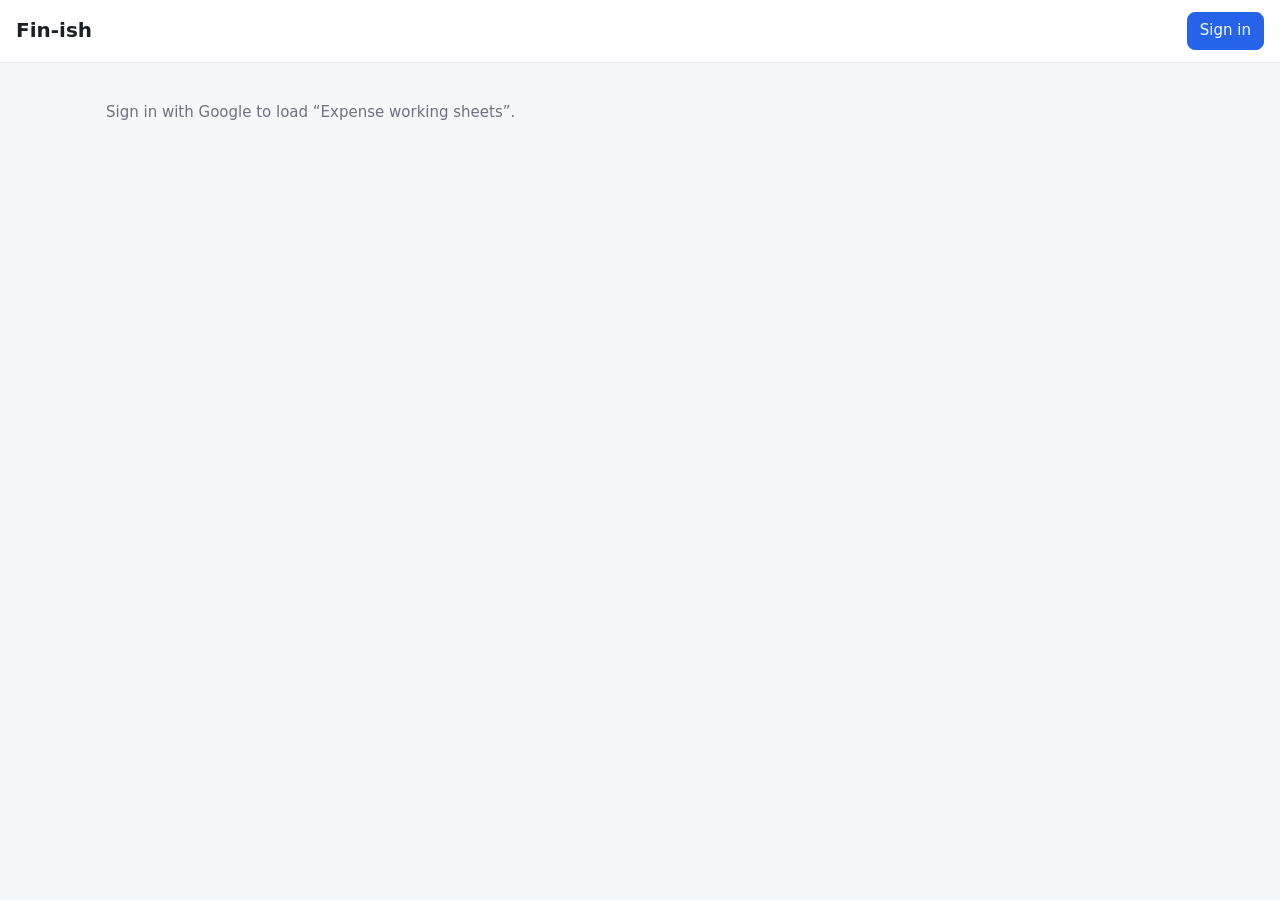
==== index.html @ 6d28a909 "Publish dashboard" ====
<!doctype html>
<html lang="en">
<head>
  <meta charset="utf-8">
  <meta name="viewport" content="width=device-width, initial-scale=1">
  <title>Fin-ish</title>
  <link rel="stylesheet" href="styles.css">
</head>
<body>
  <header class="topbar">
    <h1>Fin-ish</h1>
    <div class="filters" id="filters" hidden>
      <select id="period" aria-label="Period"></select>
    </div>
    <div class="topbar-actions">
      <button id="reload" hidden>Reload</button>
      <button id="connect" class="primary">Sign in</button>
    </div>
  </header>

  <main>
    <p id="status" class="empty">Sign in with Google to load “Expense working sheets”.</p>

    <div id="dash" hidden>
      <section class="cards">
        <div class="card"><span>Income</span><strong id="sum-income">–</strong><small id="sub-income"></small></div>
        <div class="card"><span>Expenses</span><strong id="sum-expense">–</strong><small id="sub-expense"></small></div>
        <div class="card"><span>Net</span><strong id="sum-net">–</strong><small id="sub-net"></small></div>
        <div class="card"><span>Savings rate</span><strong id="sum-rate">–</strong><small>net ÷ income</small></div>
        <div class="card"><span>Invested</span><strong id="sum-invest">–</strong><small>not counted as expense</small></div>
      </section>

      <p id="warn" class="warn" hidden></p>
      <p id="coverage" class="coverage" hidden></p>

      <section class="panel">
        <div class="panel-head">
          <h2>Income vs expenses by month</h2>
          <div class="legend">
            <span><i class="sw sw-income"></i>Income</span>
            <span><i class="sw sw-expense"></i>Expenses</span>
          </div>
        </div>
        <div id="monthly" class="chart"></div>
      </section>

      <section class="panel">
        <div class="panel-head">
          <h2>Sources <small class="muted">rows per channel and month — untick to exclude</small></h2>
          <div class="tx-tools">
            <button id="sources-all" class="chip">All</button>
            <button id="sources-none" class="chip">None</button>
          </div>
        </div>
        <div id="sources" class="table-wrap sources"></div>
      </section>

      <div class="grid">
        <section class="panel">
          <div class="panel-head">
            <h2>Expenses by category</h2>
            <small class="muted">click a bar to filter</small>
          </div>
          <div id="by-expense"></div>
        </section>
        <section class="panel">
          <div class="panel-head">
            <h2>Income by category</h2>
          </div>
          <div id="by-income"></div>
        </section>
      </div>

      <section class="panel">
        <div class="panel-head">
          <h2>Transactions <small id="tx-count" class="muted"></small></h2>
          <div class="tx-tools">
            <button id="clear-cat" class="chip" hidden></button>
            <label class="check"><input type="checkbox" id="hide-transfer" checked> Hide transfers</label>
            <input type="search" id="search" placeholder="Search name, category, remark">
          </div>
        </div>
        <div class="table-wrap">
          <table id="tx-table">
            <thead><tr><th>Date</th><th>Name</th><th>Category</th><th>Channel</th><th class="num">In</th><th class="num">Out</th></tr></thead>
            <tbody></tbody>
          </table>
        </div>
      </section>
    </div>
  </main>

  <div id="tip" class="tip" hidden></div>

  <script src="https://accounts.google.com/gsi/client" async defer></script>
  <script src="config.js"></script>
  <script src="sheets.js"></script>
  <script src="app.js"></script>
</body>
</html>
---- styles.css ----
:root {
  --bg: #f6f7f9;
  --surface: #ffffff;
  --text: #1c1f24;
  --muted: #6b7280;
  --border: #e3e6ea;
  --grid: #eceef1;
  --accent: #2563eb;
  --neg: #dc2626;
  --warn: #b45309;
  --track: #eef0f3;
  --pos-dot: #16a34a;
  /* chart series: validated categorical slots 1 and 2 */
  --income: #2a78d6;
  --expense: #eb6834;
}

@media (prefers-color-scheme: dark) {
  :root {
    --bg: #111317;
    --surface: #1a1d22;
    --text: #e7e9ec;
    --muted: #9aa1ab;
    --border: #2a2e35;
    --grid: #252930;
    --accent: #60a5fa;
    --neg: #f87171;
    --warn: #fbbf24;
    --track: #262a31;
    --pos-dot: #4ade80;
    --income: #3987e5;
    --expense: #d95926;
  }
}

* { box-sizing: border-box; }

body {
  margin: 0;
  background: var(--bg);
  color: var(--text);
  font: 15px/1.45 system-ui, -apple-system, "Segoe UI", sans-serif;
}

button, input, select { font: inherit; color: inherit; }

input, select {
  padding: 7px 10px;
  border: 1px solid var(--border);
  border-radius: 8px;
  background: var(--bg);
}

button {
  padding: 7px 12px;
  border: 1px solid var(--border);
  border-radius: 8px;
  background: var(--surface);
  cursor: pointer;
}
button:hover { border-color: var(--muted); }
button.primary { background: var(--accent); border-color: var(--accent); color: #fff; }

.muted { color: var(--muted); }
.neg { color: var(--neg); }
.empty { color: var(--muted); padding: 8px 0; }
[hidden] { display: none !important; }

.topbar {
  display: flex;
  flex-wrap: wrap;
  align-items: center;
  gap: 12px;
  padding: 12px 16px;
  background: var(--surface);
  border-bottom: 1px solid var(--border);
  position: sticky;
  top: 0;
  z-index: 5;
}
.topbar h1 { margin: 0; font-size: 20px; }
.filters { display: flex; gap: 8px; flex-wrap: wrap; }
.topbar-actions { display: flex; gap: 6px; margin-left: auto; }

main { max-width: 1100px; margin: 0 auto; padding: 16px; display: grid; gap: 16px; }
#dash { display: grid; gap: 16px; }

.cards { display: grid; grid-template-columns: repeat(auto-fit, minmax(170px, 1fr)); gap: 12px; }
.card {
  background: var(--surface);
  border: 1px solid var(--border);
  border-radius: 12px;
  padding: 14px 16px;
  display: grid;
  gap: 2px;
}
.card span { color: var(--muted); font-size: 13px; }
.card strong { font-size: 22px; font-variant-numeric: tabular-nums; }
.card small { color: var(--muted); font-size: 12px; min-height: 1em; }

.warn { margin: 0; color: var(--warn); }
.coverage { margin: 0; display: flex; flex-wrap: wrap; align-items: center; gap: 6px 8px; font-size: 13px; }
.tag-warn { color: var(--warn); box-shadow: inset 0 0 0 1px currentColor; background: none; }

.grid { display: grid; grid-template-columns: 1fr 1fr; gap: 16px; }
@media (max-width: 760px) { .grid { grid-template-columns: 1fr; } }

.panel {
  background: var(--surface);
  border: 1px solid var(--border);
  border-radius: 12px;
  padding: 16px;
  min-width: 0;
}
.panel h2 { margin: 0 0 12px; font-size: 16px; }
.panel-head { display: flex; flex-wrap: wrap; align-items: center; justify-content: space-between; gap: 8px 12px; margin-bottom: 12px; }
.panel-head h2 { margin: 0; }
.panel-head small { font-weight: normal; }

/* legend + swatches */
.legend { display: flex; gap: 14px; font-size: 13px; color: var(--muted); }
.legend span { display: inline-flex; align-items: center; gap: 6px; }
.sw { display: inline-block; width: 10px; height: 10px; border-radius: 3px; }
.sw-income { background: var(--income); }
.sw-expense { background: var(--expense); }

/* monthly chart */
.chart { width: 100%; overflow: hidden; }
.chart svg { display: block; }
.grid-line { stroke: var(--grid); stroke-width: 1; }
.grid-line.zero { stroke: var(--border); }
.axis { fill: var(--muted); font-size: 11px; font-variant-numeric: tabular-nums; }
.partial { fill: var(--warn); font-size: 11px; }
.bar-income { fill: var(--income); }
.bar-expense { fill: var(--expense); }
.month { cursor: pointer; }
.month .hit { fill: transparent; }
.month:hover .hit { fill: var(--track); opacity: .6; }
.month.dim path { opacity: .3; }

/* category bars */
.cat-row {
  display: grid;
  gap: 4px;
  width: 100%;
  padding: 6px 8px;
  margin: 0 -8px 4px;
  width: calc(100% + 16px);
  border: 0;
  border-radius: 8px;
  background: none;
  text-align: left;
}
.cat-row:hover { background: var(--track); }
.cat-row.active { background: var(--track); box-shadow: inset 0 0 0 1px var(--border); }
.cat-row .line { display: flex; justify-content: space-between; gap: 8px; font-size: 14px; }
.cat-row .line span:last-child { font-variant-numeric: tabular-nums; }
.cat-row .line small { color: var(--muted); display: inline-block; min-width: 3ch; text-align: right; }
.bar { display: block; height: 8px; background: var(--track); border-radius: 4px; overflow: hidden; }
.bar > span { display: block; height: 100%; border-radius: 0 4px 4px 0; }
.fill-income { background: var(--income); }
.fill-expense { background: var(--expense); }

/* sources grid */
.sources table { font-size: 13px; }
.sources th, .sources td { border-bottom: 1px solid var(--border); padding: 6px 8px; }
.sources thead th { text-align: center; }
.sources th.m { cursor: pointer; }
.sources th.m:hover { color: var(--text); }
.sources tbody th { text-align: left; font-weight: normal; white-space: nowrap; }
.sources label { display: flex; align-items: center; gap: 8px; cursor: pointer; }
.sources label small { display: block; color: var(--muted); font-size: 11px; }
.sources td { text-align: center; font-variant-numeric: tabular-nums; min-width: 52px; }
.sources td.has { color: var(--text); }
.sources td.has::before { content: ""; display: inline-block; width: 6px; height: 6px; margin-right: 6px; border-radius: 50%; background: var(--pos-dot); vertical-align: middle; }
.sources td.miss { color: var(--warn); font-weight: 600; }
.sources td.quiet { color: var(--muted); }
.sources .sel { background: var(--track); }
.sources tr.off td, .sources tr.off label span { opacity: .4; }
.sources tr.unused td, .sources tr.unused label { opacity: .45; cursor: default; }

/* transactions */
.tx-tools { display: flex; flex-wrap: wrap; align-items: center; gap: 8px 12px; }
.tx-tools input[type="search"] { width: 240px; max-width: 100%; }
.check { display: inline-flex; align-items: center; gap: 6px; font-size: 13px; color: var(--muted); }
.chip { padding: 3px 10px; border-radius: 999px; font-size: 13px; background: var(--track); }

.table-wrap { overflow-x: auto; }
table { width: 100%; border-collapse: collapse; font-size: 14px; }
th { text-align: left; font-weight: 600; font-size: 12px; color: var(--muted); padding: 6px 8px; border-bottom: 1px solid var(--border); }
td { padding: 8px; border-bottom: 1px solid var(--border); vertical-align: top; }
td small { display: block; color: var(--muted); font-size: 12px; }
td.date { white-space: nowrap; color: var(--muted); font-variant-numeric: tabular-nums; }
.num { text-align: right; white-space: nowrap; font-variant-numeric: tabular-nums; }
.tag { font-size: 12px; padding: 2px 8px; border-radius: 999px; background: var(--track); white-space: nowrap; }
tr.k-transfer td { color: var(--muted); }
tr.k-unknown .tag { color: var(--warn); }

/* tooltip */
.tip {
  position: fixed;
  z-index: 10;
  pointer-events: none;
  min-width: 170px;
  padding: 8px 10px;
  background: var(--surface);
  border: 1px solid var(--border);
  border-radius: 8px;
  box-shadow: 0 4px 16px rgba(0, 0, 0, .12);
  font-size: 13px;
}
.tip b { display: block; margin-bottom: 4px; }
.tip div { display: flex; align-items: center; gap: 6px; }
.tip span { margin-left: auto; font-variant-numeric: tabular-nums; }
.tip-warn { margin-top: 4px; color: var(--warn); }
.tip-net { margin-top: 4px; padding-top: 4px; border-top: 1px solid var(--border); font-weight: 600; }

pre { overflow: auto; font-size: 12px; }
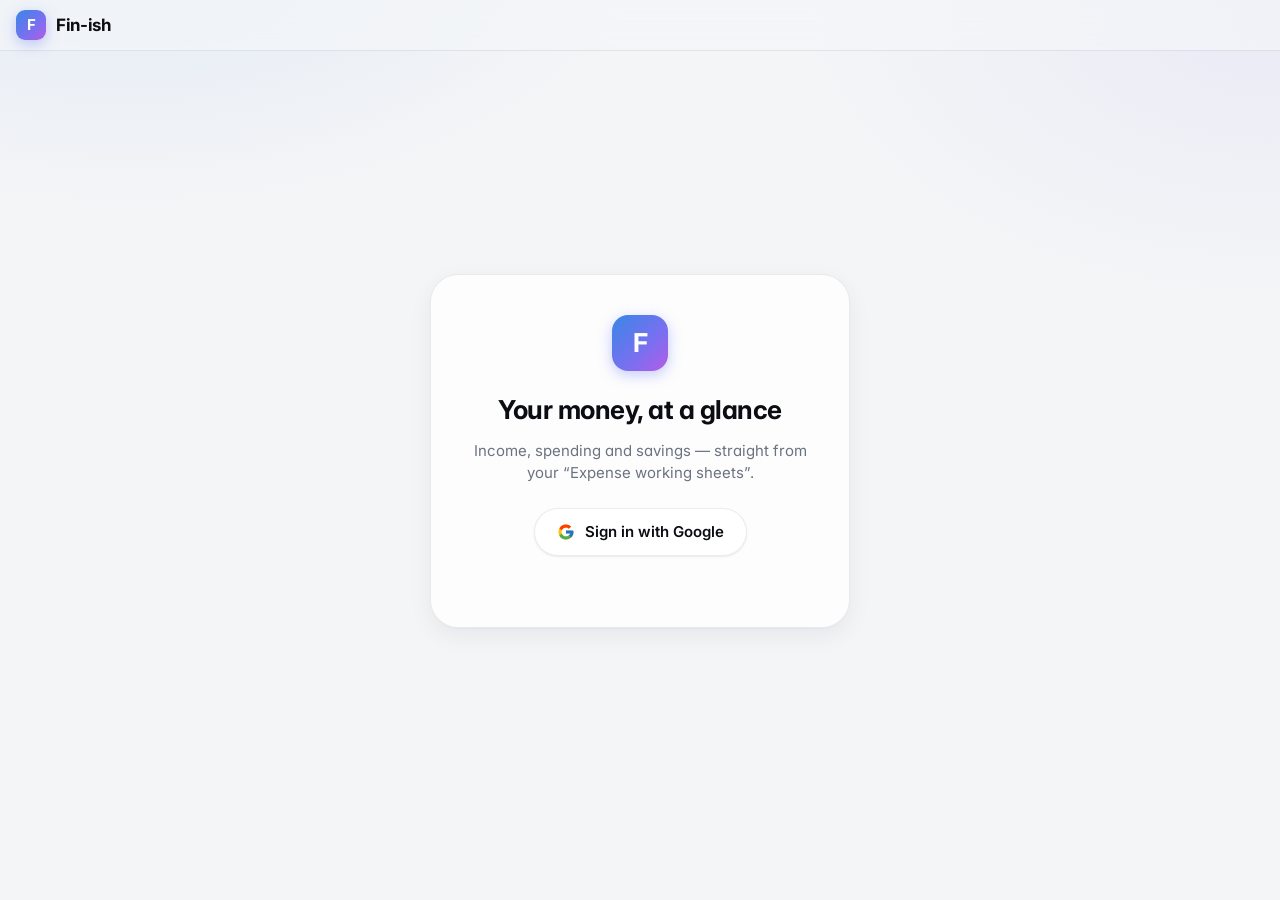
==== commit e34184c1: "Redesign: glass UI, hero, month pills, grouped transactions" ====
--- a/index.html
+++ b/index.html
@@ -2,40 +2,100 @@
 <html lang="en">
 <head>
   <meta charset="utf-8">
-  <meta name="viewport" content="width=device-width, initial-scale=1">
+  <meta name="viewport" content="width=device-width, initial-scale=1, viewport-fit=cover">
+  <meta name="theme-color" content="#08090c" media="(prefers-color-scheme: dark)">
+  <meta name="theme-color" content="#f4f5f7" media="(prefers-color-scheme: light)">
+  <meta name="apple-mobile-web-app-capable" content="yes">
+  <meta name="apple-mobile-web-app-title" content="Fin-ish">
   <title>Fin-ish</title>
+  <link rel="preconnect" href="https://fonts.googleapis.com">
+  <link rel="preconnect" href="https://fonts.gstatic.com" crossorigin>
+  <link rel="stylesheet" href="https://fonts.googleapis.com/css2?family=Inter:wght@400;500;600;700&family=IBM+Plex+Sans+Thai:wght@400;500;600&display=swap">
   <link rel="stylesheet" href="styles.css">
 </head>
 <body>
   <header class="topbar">
-    <h1>Fin-ish</h1>
-    <div class="filters" id="filters" hidden>
-      <select id="period" aria-label="Period"></select>
+    <div class="brand">
+      <span class="logo" aria-hidden="true">F</span>
+      <span class="brand-name">Fin-ish</span>
     </div>
+    <nav id="periods" class="periods" aria-label="Period" hidden></nav>
     <div class="topbar-actions">
-      <button id="reload" hidden>Reload</button>
-      <button id="connect" class="primary">Sign in</button>
+      <button id="reload" class="icon-btn" title="Reload from Google Sheets" aria-label="Reload" hidden>
+        <svg viewBox="0 0 24 24" width="18" height="18" aria-hidden="true"><path d="M20 12a8 8 0 1 1-2.34-5.66M20 4v5h-5" fill="none" stroke="currentColor" stroke-width="2" stroke-linecap="round" stroke-linejoin="round"/></svg>
+      </button>
     </div>
   </header>
 
   <main>
-    <p id="status" class="empty">Sign in with Google to load “Expense working sheets”.</p>
+    <section id="signin" class="signin">
+      <div class="signin-card">
+        <span class="logo logo-lg" aria-hidden="true">F</span>
+        <h1>Your money, at a glance</h1>
+        <p class="muted">Income, spending and savings — straight from your “Expense working sheets”.</p>
+        <button id="connect" class="google-btn">
+          <svg viewBox="0 0 48 48" width="18" height="18" aria-hidden="true"><path fill="#FFC107" d="M43.6 20.5H42V20H24v8h11.3C33.7 32.7 29.2 36 24 36c-6.6 0-12-5.4-12-12s5.4-12 12-12c3.1 0 5.8 1.2 7.9 3.1l5.7-5.7C34 6.1 29.3 4 24 4 12.9 4 4 12.9 4 24s8.9 20 20 20 20-8.9 20-20c0-1.3-.1-2.4-.4-3.5z"/><path fill="#FF3D00" d="M6.3 14.7l6.6 4.8C14.7 15.1 19 12 24 12c3.1 0 5.8 1.200 7.9 3.1l5.7-5.7C34 6.1 29.3 4 24 4 16.3 4 9.7 8.3 6.3 14.7z"/><path fill="#4CAF50" d="M24 44c5.2 0 9.9-2 13.4-5.2l-6.2-5.2c-2 1.5-4.5 2.4-7.2 2.4-5.2 0-9.6-3.3-11.3-8l-6.5 5C9.5 39.6 16.2 44 24 44z"/><path fill="#1976D2" d="M43.6 20.5H42V20H24v8h11.3c-.8 2.2-2.2 4.2-4.1 5.6l6.2 5.2C37 39.2 44 34 44 24c0-1.3-.1-2.4-.4-3.5z"/></svg>
+          Sign in with Google
+        </button>
+        <p id="status" class="status muted"></p>
+      </div>
+    </section>
 
-    <div id="dash" hidden>
-      <section class="cards">
-        <div class="card"><span>Income</span><strong id="sum-income">–</strong><small id="sub-income"></small></div>
-        <div class="card"><span>Expenses</span><strong id="sum-expense">–</strong><small id="sub-expense"></small></div>
-        <div class="card"><span>Net</span><strong id="sum-net">–</strong><small id="sub-net"></small></div>
-        <div class="card"><span>Savings rate</span><strong id="sum-rate">–</strong><small>net ÷ income</small></div>
-        <div class="card"><span>Invested</span><strong id="sum-invest">–</strong><small>not counted as expense</small></div>
+    <div id="dash" class="dash" hidden>
+      <!-- overview -->
+      <section class="bento">
+        <article class="card hero">
+          <div class="hero-main">
+            <span class="eyebrow" id="hero-label">Net</span>
+            <strong id="sum-net" class="hero-num">–</strong>
+            <span id="sub-net" class="sub"></span>
+            <div id="spark" class="spark" aria-hidden="true"></div>
+          </div>
+          <div class="hero-side">
+            <div class="ring" id="ring"></div>
+            <span class="eyebrow">Savings rate</span>
+            <div class="invest">
+              <span class="eyebrow">Invested</span>
+              <strong id="sum-invest">–</strong>
+            </div>
+          </div>
+        </article>
+
+        <article class="card stat">
+          <div class="stat-head">
+            <span class="badge badge-in" aria-hidden="true">
+              <svg viewBox="0 0 24 24" width="16" height="16"><path d="M12 19V5M5 12l7-7 7 7" fill="none" stroke="currentColor" stroke-width="2.2" stroke-linecap="round" stroke-linejoin="round"/></svg>
+            </span>
+            <span class="eyebrow">Income</span>
+          </div>
+          <strong id="sum-income" class="stat-num">–</strong>
+          <span id="sub-income" class="sub"></span>
+        </article>
+
+        <article class="card stat">
+          <div class="stat-head">
+            <span class="badge badge-out" aria-hidden="true">
+              <svg viewBox="0 0 24 24" width="16" height="16"><path d="M12 5v14M19 12l-7 7-7-7" fill="none" stroke="currentColor" stroke-width="2.2" stroke-linecap="round" stroke-linejoin="round"/></svg>
+            </span>
+            <span class="eyebrow">Expenses</span>
+          </div>
+          <strong id="sum-expense" class="stat-num">–</strong>
+          <span id="sub-expense" class="sub"></span>
+        </article>
       </section>
 
-      <p id="warn" class="warn" hidden></p>
-      <p id="coverage" class="coverage" hidden></p>
+      <div class="alerts">
+        <p id="warn" class="alert" hidden></p>
+        <p id="coverage" class="alert" hidden></p>
+      </div>
 
-      <section class="panel">
-        <div class="panel-head">
-          <h2>Income vs expenses by month</h2>
+      <!-- cash flow -->
+      <section class="card">
+        <div class="card-head">
+          <div>
+            <h2>Cash flow</h2>
+            <p class="muted small">Tap a month to focus it</p>
+          </div>
           <div class="legend">
             <span><i class="sw sw-income"></i>Income</span>
             <span><i class="sw sw-expense"></i>Expenses</span>
@@ -44,48 +104,59 @@
         <div id="monthly" class="chart"></div>
       </section>
 
-      <section class="panel">
-        <div class="panel-head">
-          <h2>Sources <small class="muted">rows per channel and month — untick to exclude</small></h2>
-          <div class="tx-tools">
+      <!-- categories -->
+      <div class="two-col">
+        <section class="card">
+          <div class="card-head">
+            <h2>Spending</h2>
+            <span class="muted small">tap to filter</span>
+          </div>
+          <div id="by-expense" class="cats"></div>
+        </section>
+        <section class="card">
+          <div class="card-head">
+            <h2>Income</h2>
+            <span class="muted small">tap to filter</span>
+          </div>
+          <div id="by-income" class="cats"></div>
+        </section>
+      </div>
+
+      <!-- transactions -->
+      <section class="card">
+        <div class="card-head wrap">
+          <h2>Transactions <span id="tx-count" class="count"></span></h2>
+          <div class="tools">
+            <button id="clear-cat" class="chip chip-active" hidden></button>
+            <label class="switch">
+              <input type="checkbox" id="hide-transfer" checked>
+              <span class="track" aria-hidden="true"></span>
+              <span>Hide transfers</span>
+            </label>
+            <label class="search">
+              <svg viewBox="0 0 24 24" width="16" height="16" aria-hidden="true"><circle cx="11" cy="11" r="7" fill="none" stroke="currentColor" stroke-width="2"/><path d="M20 20l-3.5-3.5" stroke="currentColor" stroke-width="2" stroke-linecap="round"/></svg>
+              <input type="search" id="search" placeholder="Search" aria-label="Search transactions">
+            </label>
+          </div>
+        </div>
+        <div id="tx-list" class="tx-list"></div>
+        <button id="more" class="more" hidden>Show more</button>
+      </section>
+
+      <!-- data sources -->
+      <section class="card">
+        <div class="card-head">
+          <button id="sources-toggle" class="collapse" aria-expanded="true" aria-controls="sources">
+            <svg class="chev" viewBox="0 0 16 16" width="16" height="16" aria-hidden="true"><path d="M4 6l4 4 4-4" fill="none" stroke="currentColor" stroke-width="2" stroke-linecap="round" stroke-linejoin="round"/></svg>
+            <h2>Data sources</h2>
+            <small id="sources-summary" class="muted"></small>
+          </button>
+          <div class="tools" id="sources-tools">
             <button id="sources-all" class="chip">All</button>
             <button id="sources-none" class="chip">None</button>
           </div>
         </div>
-        <div id="sources" class="table-wrap sources"></div>
-      </section>
-
-      <div class="grid">
-        <section class="panel">
-          <div class="panel-head">
-            <h2>Expenses by category</h2>
-            <small class="muted">click a bar to filter</small>
-          </div>
-          <div id="by-expense"></div>
-        </section>
-        <section class="panel">
-          <div class="panel-head">
-            <h2>Income by category</h2>
-          </div>
-          <div id="by-income"></div>
-        </section>
-      </div>
-
-      <section class="panel">
-        <div class="panel-head">
-          <h2>Transactions <small id="tx-count" class="muted"></small></h2>
-          <div class="tx-tools">
-            <button id="clear-cat" class="chip" hidden></button>
-            <label class="check"><input type="checkbox" id="hide-transfer" checked> Hide transfers</label>
-            <input type="search" id="search" placeholder="Search name, category, remark">
-          </div>
-        </div>
-        <div class="table-wrap">
-          <table id="tx-table">
-            <thead><tr><th>Date</th><th>Name</th><th>Category</th><th>Channel</th><th class="num">In</th><th class="num">Out</th></tr></thead>
-            <tbody></tbody>
-          </table>
-        </div>
+        <div id="sources" class="sources"></div>
       </section>
     </div>
   </main>
--- a/styles.css
+++ b/styles.css
@@ -1,218 +1,545 @@
+/* Fin-ish — dark-first glass UI, light mode follows the OS. */
+
 :root {
-  --bg: #f6f7f9;
-  --surface: #ffffff;
-  --text: #1c1f24;
+  color-scheme: light;
+  --bg: #f4f5f7;
+  --bg-glow-1: rgba(57, 135, 229, .10);
+  --bg-glow-2: rgba(144, 133, 233, .10);
+  --surface: rgba(255, 255, 255, .78);
+  --surface-solid: #ffffff;
+  --seg-on: #ffffff;
+  --surface-2: rgba(15, 23, 42, .04);
+  --hairline: rgba(15, 23, 42, .08);
+  --text: #0b0d12;
   --muted: #6b7280;
-  --border: #e3e6ea;
-  --grid: #eceef1;
-  --accent: #2563eb;
+  --faint: #9aa1ad;
+  --shadow: 0 1px 2px rgba(15, 23, 42, .04), 0 8px 24px rgba(15, 23, 42, .06);
+  --grid: rgba(15, 23, 42, .06);
+  --pos: #16a34a;
   --neg: #dc2626;
   --warn: #b45309;
-  --track: #eef0f3;
-  --pos-dot: #16a34a;
+  --warn-bg: rgba(217, 119, 6, .10);
   /* chart series: validated categorical slots 1 and 2 */
   --income: #2a78d6;
   --expense: #eb6834;
+  --accent: #2a78d6;
+  --hero-a: rgba(42, 120, 214, .14);
+  --hero-b: rgba(74, 58, 167, .10);
+  --radius: 22px;
+  --radius-sm: 14px;
 }
 
 @media (prefers-color-scheme: dark) {
   :root {
-    --bg: #111317;
-    --surface: #1a1d22;
-    --text: #e7e9ec;
-    --muted: #9aa1ab;
-    --border: #2a2e35;
-    --grid: #252930;
-    --accent: #60a5fa;
-    --neg: #f87171;
+    color-scheme: dark;
+    --bg: #08090c;
+    --bg-glow-1: rgba(57, 135, 229, .16);
+    --bg-glow-2: rgba(144, 133, 233, .12);
+    --surface: rgba(255, 255, 255, .045);
+    --surface-solid: #121419;
+    --seg-on: rgba(255, 255, 255, .16);
+    --surface-2: rgba(255, 255, 255, .05);
+    --hairline: rgba(255, 255, 255, .08);
+    --text: #f5f7fa;
+    --muted: #8b93a1;
+    --faint: #5d6470;
+    --shadow: 0 1px 0 rgba(255, 255, 255, .04) inset, 0 12px 32px rgba(0, 0, 0, .35);
+    --grid: rgba(255, 255, 255, .06);
+    --pos: #34c759;
+    --neg: #ff6961;
     --warn: #fbbf24;
-    --track: #262a31;
-    --pos-dot: #4ade80;
+    --warn-bg: rgba(251, 191, 36, .10);
     --income: #3987e5;
     --expense: #d95926;
+    --accent: #5aa0f0;
+    --hero-a: rgba(57, 135, 229, .22);
+    --hero-b: rgba(144, 133, 233, .14);
   }
 }
 
 * { box-sizing: border-box; }
-
+[hidden] { display: none !important; }
+
+html { -webkit-text-size-adjust: 100%; }
 body {
   margin: 0;
-  background: var(--bg);
+  min-height: 100vh;
   color: var(--text);
-  font: 15px/1.45 system-ui, -apple-system, "Segoe UI", sans-serif;
+  background:
+    radial-gradient(900px 500px at 10% -10%, var(--bg-glow-1), transparent 60%),
+    radial-gradient(800px 500px at 100% 0%, var(--bg-glow-2), transparent 60%),
+    var(--bg);
+  background-attachment: fixed;
+  font: 15px/1.45 -apple-system, BlinkMacSystemFont, "SF Pro Text", Inter, "IBM Plex Sans Thai", "Segoe UI", system-ui, sans-serif;
+  -webkit-font-smoothing: antialiased;
+  font-feature-settings: "cv11", "ss01";
 }
 
 button, input, select { font: inherit; color: inherit; }
-
-input, select {
-  padding: 7px 10px;
-  border: 1px solid var(--border);
-  border-radius: 8px;
-  background: var(--bg);
-}
-
-button {
-  padding: 7px 12px;
-  border: 1px solid var(--border);
-  border-radius: 8px;
-  background: var(--surface);
-  cursor: pointer;
-}
-button:hover { border-color: var(--muted); }
-button.primary { background: var(--accent); border-color: var(--accent); color: #fff; }
-
+button { cursor: pointer; }
+h1, h2 { letter-spacing: -.02em; }
+h2 { margin: 0; font-size: 17px; font-weight: 600; }
 .muted { color: var(--muted); }
-.neg { color: var(--neg); }
-.empty { color: var(--muted); padding: 8px 0; }
-[hidden] { display: none !important; }
+.small { font-size: 13px; margin: 2px 0 0; }
+.empty { color: var(--muted); padding: 12px 0; margin: 0; }
+.num, .hero-num, .stat-num, .amt { font-variant-numeric: tabular-nums; }
+
+/* ---------- top bar ---------- */
 
 .topbar {
-  display: flex;
-  flex-wrap: wrap;
-  align-items: center;
-  gap: 12px;
-  padding: 12px 16px;
-  background: var(--surface);
-  border-bottom: 1px solid var(--border);
   position: sticky;
   top: 0;
   z-index: 5;
-}
-.topbar h1 { margin: 0; font-size: 20px; }
-.filters { display: flex; gap: 8px; flex-wrap: wrap; }
-.topbar-actions { display: flex; gap: 6px; margin-left: auto; }
-
-main { max-width: 1100px; margin: 0 auto; padding: 16px; display: grid; gap: 16px; }
-#dash { display: grid; gap: 16px; }
-
-.cards { display: grid; grid-template-columns: repeat(auto-fit, minmax(170px, 1fr)); gap: 12px; }
+  display: flex;
+  align-items: center;
+  gap: 16px;
+  padding: 10px max(16px, env(safe-area-inset-right)) 10px max(16px, env(safe-area-inset-left));
+  background: color-mix(in srgb, var(--bg) 72%, transparent);
+  backdrop-filter: saturate(180%) blur(20px);
+  -webkit-backdrop-filter: saturate(180%) blur(20px);
+  border-bottom: 1px solid var(--hairline);
+}
+.brand { display: flex; align-items: center; gap: 10px; flex: none; }
+.brand-name { font-weight: 700; font-size: 17px; letter-spacing: -.02em; }
+.logo {
+  display: grid;
+  place-items: center;
+  width: 30px;
+  height: 30px;
+  border-radius: 9px;
+  color: #fff;
+  font-weight: 700;
+  background: linear-gradient(135deg, #3987e5, #7a6ff0 60%, #b45ce6);
+  box-shadow: 0 4px 14px rgba(90, 110, 240, .35);
+}
+.logo-lg { width: 56px; height: 56px; border-radius: 16px; font-size: 26px; }
+
+.periods {
+  display: flex;
+  gap: 4px;
+  padding: 4px;
+  margin: 0 auto;
+  min-width: 0;
+  overflow-x: auto;
+  scrollbar-width: none;
+  background: var(--surface-2);
+  border: 1px solid var(--hairline);
+  border-radius: 999px;
+}
+.periods::-webkit-scrollbar { display: none; }
+.periods button {
+  position: relative;
+  flex: none;
+  padding: 6px 14px;
+  border: 0;
+  border-radius: 999px;
+  background: none;
+  color: var(--muted);
+  font-size: 14px;
+  font-weight: 500;
+  white-space: nowrap;
+  transition: background .15s, color .15s;
+}
+.periods button:hover { color: var(--text); }
+.periods button.on {
+  background: var(--seg-on);
+  font-weight: 600;
+  color: var(--text);
+  box-shadow: 0 1px 3px rgba(0, 0, 0, .12);
+}
+.periods button .dot {
+  position: absolute;
+  top: 5px;
+  right: 6px;
+  width: 5px;
+  height: 5px;
+  border-radius: 50%;
+  background: var(--warn);
+}
+.topbar-actions { display: flex; gap: 8px; flex: none; margin-left: auto; }
+.icon-btn {
+  display: grid;
+  place-items: center;
+  width: 36px;
+  height: 36px;
+  border: 1px solid var(--hairline);
+  border-radius: 50%;
+  background: var(--surface);
+  color: var(--text);
+  transition: transform .2s;
+}
+.icon-btn:hover { background: var(--surface-2); }
+.icon-btn.spin svg { animation: spin .8s linear infinite; }
+@keyframes spin { to { transform: rotate(360deg); } }
+
+@media (max-width: 720px) {
+  .topbar { flex-wrap: wrap; row-gap: 8px; }
+  .periods { order: 3; flex-basis: 100%; margin: 0; }
+  .search input { width: 140px; }
+}
+
+/* ---------- layout ---------- */
+
+main {
+  max-width: 1120px;
+  margin: 0 auto;
+  padding: 20px 16px 48px;
+}
+.dash { display: grid; gap: 16px; }
+
 .card {
+  min-width: 0;
+  padding: 20px;
   background: var(--surface);
-  border: 1px solid var(--border);
-  border-radius: 12px;
-  padding: 14px 16px;
-  display: grid;
-  gap: 2px;
-}
-.card span { color: var(--muted); font-size: 13px; }
-.card strong { font-size: 22px; font-variant-numeric: tabular-nums; }
-.card small { color: var(--muted); font-size: 12px; min-height: 1em; }
-
-.warn { margin: 0; color: var(--warn); }
-.coverage { margin: 0; display: flex; flex-wrap: wrap; align-items: center; gap: 6px 8px; font-size: 13px; }
-.tag-warn { color: var(--warn); box-shadow: inset 0 0 0 1px currentColor; background: none; }
-
-.grid { display: grid; grid-template-columns: 1fr 1fr; gap: 16px; }
-@media (max-width: 760px) { .grid { grid-template-columns: 1fr; } }
-
-.panel {
+  border: 1px solid var(--hairline);
+  border-radius: var(--radius);
+  box-shadow: var(--shadow);
+}
+.card-head {
+  display: flex;
+  align-items: center;
+  justify-content: space-between;
+  gap: 8px 12px;
+  margin-bottom: 16px;
+}
+.card-head.wrap { flex-wrap: wrap; }
+.eyebrow { color: var(--muted); font-size: 13px; font-weight: 500; }
+.sub { color: var(--muted); font-size: 13px; min-height: 1.2em; }
+
+/* ---------- sign-in ---------- */
+
+.signin { display: grid; place-items: center; min-height: calc(100vh - 140px); }
+.signin-card {
+  display: grid;
+  justify-items: center;
+  gap: 12px;
+  max-width: 420px;
+  padding: 40px 32px;
+  text-align: center;
   background: var(--surface);
-  border: 1px solid var(--border);
-  border-radius: 12px;
-  padding: 16px;
-  min-width: 0;
-}
-.panel h2 { margin: 0 0 12px; font-size: 16px; }
-.panel-head { display: flex; flex-wrap: wrap; align-items: center; justify-content: space-between; gap: 8px 12px; margin-bottom: 12px; }
-.panel-head h2 { margin: 0; }
-.panel-head small { font-weight: normal; }
-
-/* legend + swatches */
+  border: 1px solid var(--hairline);
+  border-radius: 28px;
+  box-shadow: var(--shadow);
+  backdrop-filter: blur(24px);
+  -webkit-backdrop-filter: blur(24px);
+}
+.signin-card h1 { margin: 8px 0 0; font-size: 26px; }
+.signin-card p { margin: 0; }
+.google-btn {
+  display: inline-flex;
+  align-items: center;
+  gap: 10px;
+  margin-top: 12px;
+  padding: 12px 22px;
+  border: 1px solid var(--hairline);
+  border-radius: 999px;
+  background: var(--surface-solid);
+  font-weight: 600;
+  box-shadow: 0 1px 2px rgba(0, 0, 0, .08);
+  transition: transform .15s, box-shadow .15s;
+}
+.google-btn:hover { transform: translateY(-1px); box-shadow: 0 6px 18px rgba(0, 0, 0, .14); }
+.status { min-height: 1.4em; font-size: 14px; }
+
+/* ---------- overview ---------- */
+
+.bento {
+  display: grid;
+  grid-template-columns: 2fr 1fr 1fr;
+  gap: 16px;
+}
+.hero {
+  display: flex;
+  justify-content: space-between;
+  gap: 20px;
+  background:
+    radial-gradient(120% 140% at 0% 0%, var(--hero-a), transparent 55%),
+    radial-gradient(120% 140% at 100% 100%, var(--hero-b), transparent 55%),
+    var(--surface);
+}
+.hero-main { display: flex; flex-direction: column; gap: 4px; min-width: 0; flex: 1; }
+.hero-num { font-size: clamp(34px, 5vw, 46px); font-weight: 700; letter-spacing: -.035em; line-height: 1.1; }
+.hero-num.neg { color: var(--neg); }
+.spark { margin-top: auto; padding-top: 12px; height: 64px; }
+.spark svg { display: block; width: 100%; height: 52px; overflow: visible; }
+.spark .line { fill: none; stroke: var(--accent); stroke-width: 2; stroke-linejoin: round; stroke-linecap: round; }
+.spark .area { fill: url(#spark-fill); }
+.spark .mark { stroke: var(--text); stroke-width: 1.5; stroke-dasharray: 3 3; opacity: .6; }
+.hero-side { display: flex; flex-direction: column; align-items: center; gap: 6px; flex: none; }
+.ring svg { display: block; }
+.ring .track { stroke: var(--grid); }
+.ring .fill { stroke: var(--pos); transition: stroke-dashoffset .6s cubic-bezier(.2, .8, .2, 1); }
+.ring text { fill: var(--text); font-size: 17px; font-weight: 700; font-variant-numeric: tabular-nums; }
+.invest {
+  display: grid;
+  justify-items: center;
+  margin-top: 8px;
+  padding-top: 10px;
+  border-top: 1px solid var(--hairline);
+  width: 100%;
+}
+.invest strong { font-size: 15px; font-variant-numeric: tabular-nums; }
+
+.stat { display: flex; flex-direction: column; gap: 6px; }
+.stat-head { display: flex; align-items: center; gap: 10px; margin-bottom: auto; padding-bottom: 18px; }
+.stat-num { font-size: clamp(24px, 3vw, 30px); font-weight: 700; letter-spacing: -.03em; line-height: 1.15; }
+.badge { display: grid; place-items: center; width: 32px; height: 32px; border-radius: 10px; }
+.badge-in { color: var(--income); background: color-mix(in srgb, var(--income) 16%, transparent); }
+.badge-out { color: var(--expense); background: color-mix(in srgb, var(--expense) 16%, transparent); }
+
+@media (max-width: 900px) {
+  .bento { grid-template-columns: 1fr 1fr; }
+  .hero { grid-column: 1 / -1; }
+}
+@media (max-width: 420px) {
+  .hero { flex-direction: column; }
+  .hero-side { flex-direction: row; flex-wrap: wrap; justify-content: center; }
+  .invest { margin-top: 0; border-top: 0; padding-top: 0; width: auto; }
+}
+
+.alerts { display: grid; gap: 8px; }
+.alerts:not(:has(.alert:not([hidden]))) { display: none; }
+.alert {
+  display: flex;
+  flex-wrap: wrap;
+  align-items: center;
+  gap: 6px 10px;
+  margin: 0;
+  padding: 10px 14px;
+  border-radius: var(--radius-sm);
+  background: var(--warn-bg);
+  color: var(--warn);
+  font-size: 13px;
+}
+.alert .muted { color: inherit; opacity: .8; }
+
+/* ---------- cash-flow chart ---------- */
+
 .legend { display: flex; gap: 14px; font-size: 13px; color: var(--muted); }
 .legend span { display: inline-flex; align-items: center; gap: 6px; }
 .sw { display: inline-block; width: 10px; height: 10px; border-radius: 3px; }
 .sw-income { background: var(--income); }
 .sw-expense { background: var(--expense); }
 
-/* monthly chart */
 .chart { width: 100%; overflow: hidden; }
 .chart svg { display: block; }
 .grid-line { stroke: var(--grid); stroke-width: 1; }
-.grid-line.zero { stroke: var(--border); }
+.grid-line.zero { stroke: var(--hairline); }
 .axis { fill: var(--muted); font-size: 11px; font-variant-numeric: tabular-nums; }
 .partial { fill: var(--warn); font-size: 11px; }
 .bar-income { fill: var(--income); }
 .bar-expense { fill: var(--expense); }
 .month { cursor: pointer; }
-.month .hit { fill: transparent; }
-.month:hover .hit { fill: var(--track); opacity: .6; }
-.month.dim path { opacity: .3; }
-
-/* category bars */
-.cat-row {
-  display: grid;
-  gap: 4px;
-  width: 100%;
-  padding: 6px 8px;
-  margin: 0 -8px 4px;
+.month .hit { fill: transparent; rx: 10; }
+.month:hover .hit { fill: var(--surface-2); }
+.month.sel .hit { fill: var(--surface-2); }
+.month.dim path { opacity: .28; }
+.month.sel .axis { fill: var(--text); font-weight: 600; }
+
+/* ---------- categories ---------- */
+
+.two-col { display: grid; grid-template-columns: 1fr 1fr; gap: 16px; align-items: start; }
+@media (max-width: 760px) { .two-col { grid-template-columns: 1fr; } }
+
+.cats { display: grid; gap: 2px; }
+.cat {
+  display: grid;
+  grid-template-columns: 36px 1fr 92px;
+  align-items: center;
+  gap: 4px 12px;
   width: calc(100% + 16px);
+  margin: 0 -8px;
+  padding: 8px;
   border: 0;
-  border-radius: 8px;
+  border-radius: var(--radius-sm);
   background: none;
   text-align: left;
-}
-.cat-row:hover { background: var(--track); }
-.cat-row.active { background: var(--track); box-shadow: inset 0 0 0 1px var(--border); }
-.cat-row .line { display: flex; justify-content: space-between; gap: 8px; font-size: 14px; }
-.cat-row .line span:last-child { font-variant-numeric: tabular-nums; }
-.cat-row .line small { color: var(--muted); display: inline-block; min-width: 3ch; text-align: right; }
-.bar { display: block; height: 8px; background: var(--track); border-radius: 4px; overflow: hidden; }
-.bar > span { display: block; height: 100%; border-radius: 0 4px 4px 0; }
+  transition: background .15s;
+}
+.cat:hover, .cat.active { background: var(--surface-2); }
+.cat.active { box-shadow: inset 0 0 0 1px var(--hairline); }
+.cat .ico { grid-row: span 2; }
+.cat .name { font-weight: 500; overflow: hidden; text-overflow: ellipsis; white-space: nowrap; }
+.cat .val { font-weight: 600; font-variant-numeric: tabular-nums; text-align: right; }
+.cat .bar { grid-column: 2; height: 6px; background: var(--grid); border-radius: 3px; overflow: hidden; }
+.cat .bar > span { display: block; height: 100%; border-radius: 3px; }
+.cat .pct { color: var(--muted); font-size: 12px; text-align: right; font-variant-numeric: tabular-nums; }
 .fill-income { background: var(--income); }
 .fill-expense { background: var(--expense); }
 
-/* sources grid */
-.sources table { font-size: 13px; }
-.sources th, .sources td { border-bottom: 1px solid var(--border); padding: 6px 8px; }
-.sources thead th { text-align: center; }
-.sources th.m { cursor: pointer; }
+.ico {
+  display: grid;
+  place-items: center;
+  width: 36px;
+  height: 36px;
+  border-radius: 12px;
+  background: var(--surface-2);
+  border: 1px solid var(--hairline);
+  font-size: 17px;
+  line-height: 1;
+}
+
+/* ---------- transactions ---------- */
+
+.count { color: var(--muted); font-weight: 500; font-size: 15px; }
+.tools { display: flex; flex-wrap: wrap; align-items: center; gap: 8px 12px; }
+.chip {
+  padding: 6px 12px;
+  border: 1px solid var(--hairline);
+  border-radius: 999px;
+  background: var(--surface-2);
+  font-size: 13px;
+  font-weight: 500;
+}
+.chip:hover { border-color: var(--faint); }
+.chip-active { background: var(--text); color: var(--bg); border-color: transparent; }
+
+.switch { display: inline-flex; align-items: center; gap: 8px; font-size: 13px; color: var(--muted); cursor: pointer; user-select: none; }
+.switch input { position: absolute; opacity: 0; width: 0; height: 0; }
+.switch .track {
+  position: relative;
+  width: 36px;
+  height: 22px;
+  border-radius: 999px;
+  background: var(--grid);
+  border: 1px solid var(--hairline);
+  transition: background .2s;
+}
+.switch .track::after {
+  content: "";
+  position: absolute;
+  top: 2px;
+  left: 2px;
+  width: 16px;
+  height: 16px;
+  border-radius: 50%;
+  background: #fff;
+  box-shadow: 0 1px 3px rgba(0, 0, 0, .3);
+  transition: transform .2s;
+}
+.switch input:checked + .track { background: var(--pos); border-color: transparent; }
+.switch input:checked + .track::after { transform: translateX(14px); }
+.switch input:focus-visible + .track { outline: 2px solid var(--accent); outline-offset: 2px; }
+
+.search {
+  display: inline-flex;
+  align-items: center;
+  gap: 8px;
+  padding: 0 12px;
+  height: 36px;
+  border: 1px solid var(--hairline);
+  border-radius: 999px;
+  background: var(--surface-2);
+  color: var(--muted);
+}
+.search:focus-within { border-color: var(--accent); }
+.search input { width: 180px; max-width: 46vw; border: 0; outline: 0; background: none; color: var(--text); }
+
+.tx-list { display: grid; }
+.day {
+  display: flex;
+  justify-content: space-between;
+  padding: 14px 0 6px;
+  color: var(--muted);
+  font-size: 12px;
+  font-weight: 600;
+  letter-spacing: .02em;
+  text-transform: uppercase;
+}
+.day:first-child { padding-top: 0; }
+.tx {
+  display: grid;
+  grid-template-columns: 36px 1fr auto;
+  align-items: center;
+  gap: 12px;
+  padding: 10px 0;
+  border-top: 1px solid var(--hairline);
+}
+.day + .tx { border-top: 0; }
+.tx .main { min-width: 0; }
+.tx .title { display: block; font-weight: 500; overflow: hidden; text-overflow: ellipsis; white-space: nowrap; }
+.tx .meta { display: block; color: var(--muted); font-size: 12px; overflow: hidden; text-overflow: ellipsis; white-space: nowrap; }
+.tx .amt { font-weight: 600; text-align: right; white-space: nowrap; }
+.tx .amt.in { color: var(--pos); }
+.tx.k-transfer .amt, .tx.k-transfer .title { color: var(--muted); }
+.tx.k-unknown .meta { color: var(--warn); }
+.more {
+  display: block;
+  width: 100%;
+  margin-top: 12px;
+  padding: 10px;
+  border: 1px solid var(--hairline);
+  border-radius: var(--radius-sm);
+  background: var(--surface-2);
+  font-weight: 500;
+}
+.more:hover { border-color: var(--faint); }
+
+/* ---------- data sources ---------- */
+
+.collapse { display: flex; align-items: center; gap: 8px; padding: 0; border: 0; background: none; text-align: left; min-width: 0; }
+.collapse .chev { flex: none; color: var(--muted); transition: transform .2s; }
+.collapse.closed .chev { transform: rotate(-90deg); }
+.collapse small { overflow: hidden; text-overflow: ellipsis; white-space: nowrap; }
+.card-head:has(.collapse.closed) { margin-bottom: 0; }
+
+.sources { overflow-x: auto; }
+.sources table { width: 100%; border-collapse: collapse; font-size: 13px; }
+.sources th, .sources td { padding: 8px; border-bottom: 1px solid var(--hairline); }
+.sources tr:last-child th, .sources tr:last-child td { border-bottom: 0; }
+.sources thead th { color: var(--muted); font-weight: 600; font-size: 12px; text-align: center; }
+.sources th.m { cursor: pointer; border-radius: 8px 8px 0 0; }
 .sources th.m:hover { color: var(--text); }
 .sources tbody th { text-align: left; font-weight: normal; white-space: nowrap; }
-.sources label { display: flex; align-items: center; gap: 8px; cursor: pointer; }
+.sources label { display: flex; align-items: center; gap: 10px; cursor: pointer; }
 .sources label small { display: block; color: var(--muted); font-size: 11px; }
+.sources input[type="checkbox"] { width: 16px; height: 16px; accent-color: var(--accent); }
 .sources td { text-align: center; font-variant-numeric: tabular-nums; min-width: 52px; }
-.sources td.has { color: var(--text); }
-.sources td.has::before { content: ""; display: inline-block; width: 6px; height: 6px; margin-right: 6px; border-radius: 50%; background: var(--pos-dot); vertical-align: middle; }
+.sources td.has::before {
+  content: "";
+  display: inline-block;
+  width: 6px;
+  height: 6px;
+  margin-right: 6px;
+  border-radius: 50%;
+  background: var(--pos);
+  vertical-align: middle;
+}
 .sources td.miss { color: var(--warn); font-weight: 600; }
-.sources td.quiet { color: var(--muted); }
-.sources .sel { background: var(--track); }
+.sources td.quiet { color: var(--faint); }
+.sources .sel { background: var(--surface-2); }
 .sources tr.off td, .sources tr.off label span { opacity: .4; }
 .sources tr.unused td, .sources tr.unused label { opacity: .45; cursor: default; }
 
-/* transactions */
-.tx-tools { display: flex; flex-wrap: wrap; align-items: center; gap: 8px 12px; }
-.tx-tools input[type="search"] { width: 240px; max-width: 100%; }
-.check { display: inline-flex; align-items: center; gap: 6px; font-size: 13px; color: var(--muted); }
-.chip { padding: 3px 10px; border-radius: 999px; font-size: 13px; background: var(--track); }
-
-.table-wrap { overflow-x: auto; }
-table { width: 100%; border-collapse: collapse; font-size: 14px; }
-th { text-align: left; font-weight: 600; font-size: 12px; color: var(--muted); padding: 6px 8px; border-bottom: 1px solid var(--border); }
-td { padding: 8px; border-bottom: 1px solid var(--border); vertical-align: top; }
-td small { display: block; color: var(--muted); font-size: 12px; }
-td.date { white-space: nowrap; color: var(--muted); font-variant-numeric: tabular-nums; }
-.num { text-align: right; white-space: nowrap; font-variant-numeric: tabular-nums; }
-.tag { font-size: 12px; padding: 2px 8px; border-radius: 999px; background: var(--track); white-space: nowrap; }
-tr.k-transfer td { color: var(--muted); }
-tr.k-unknown .tag { color: var(--warn); }
-
-/* tooltip */
+/* ---------- tooltip ---------- */
+
 .tip {
   position: fixed;
   z-index: 10;
   pointer-events: none;
-  min-width: 170px;
-  padding: 8px 10px;
-  background: var(--surface);
-  border: 1px solid var(--border);
-  border-radius: 8px;
-  box-shadow: 0 4px 16px rgba(0, 0, 0, .12);
+  min-width: 180px;
+  padding: 10px 12px;
+  background: color-mix(in srgb, var(--surface-solid) 88%, transparent);
+  backdrop-filter: blur(16px);
+  -webkit-backdrop-filter: blur(16px);
+  border: 1px solid var(--hairline);
+  border-radius: 12px;
+  box-shadow: 0 10px 30px rgba(0, 0, 0, .25);
   font-size: 13px;
 }
-.tip b { display: block; margin-bottom: 4px; }
+.tip b { display: block; margin-bottom: 6px; }
 .tip div { display: flex; align-items: center; gap: 6px; }
 .tip span { margin-left: auto; font-variant-numeric: tabular-nums; }
-.tip-warn { margin-top: 4px; color: var(--warn); }
-.tip-net { margin-top: 4px; padding-top: 4px; border-top: 1px solid var(--border); font-weight: 600; }
-
+.tip-net { margin-top: 6px; padding-top: 6px; border-top: 1px solid var(--hairline); font-weight: 600; }
+.tip-warn { margin-top: 6px; color: var(--warn); }
+
+/* ---------- sheets-test.html ---------- */
+
+.panel { background: var(--surface); border: 1px solid var(--hairline); border-radius: var(--radius); padding: 20px; }
+.panel-head { display: flex; align-items: center; justify-content: space-between; gap: 12px; margin-bottom: 12px; }
+button.primary { padding: 8px 14px; border: 0; border-radius: 999px; background: var(--accent); color: #fff; font-weight: 600; }
 pre { overflow: auto; font-size: 12px; }
+
+@media (prefers-reduced-motion: reduce) {
+  * { transition: none !important; animation: none !important; }
+}
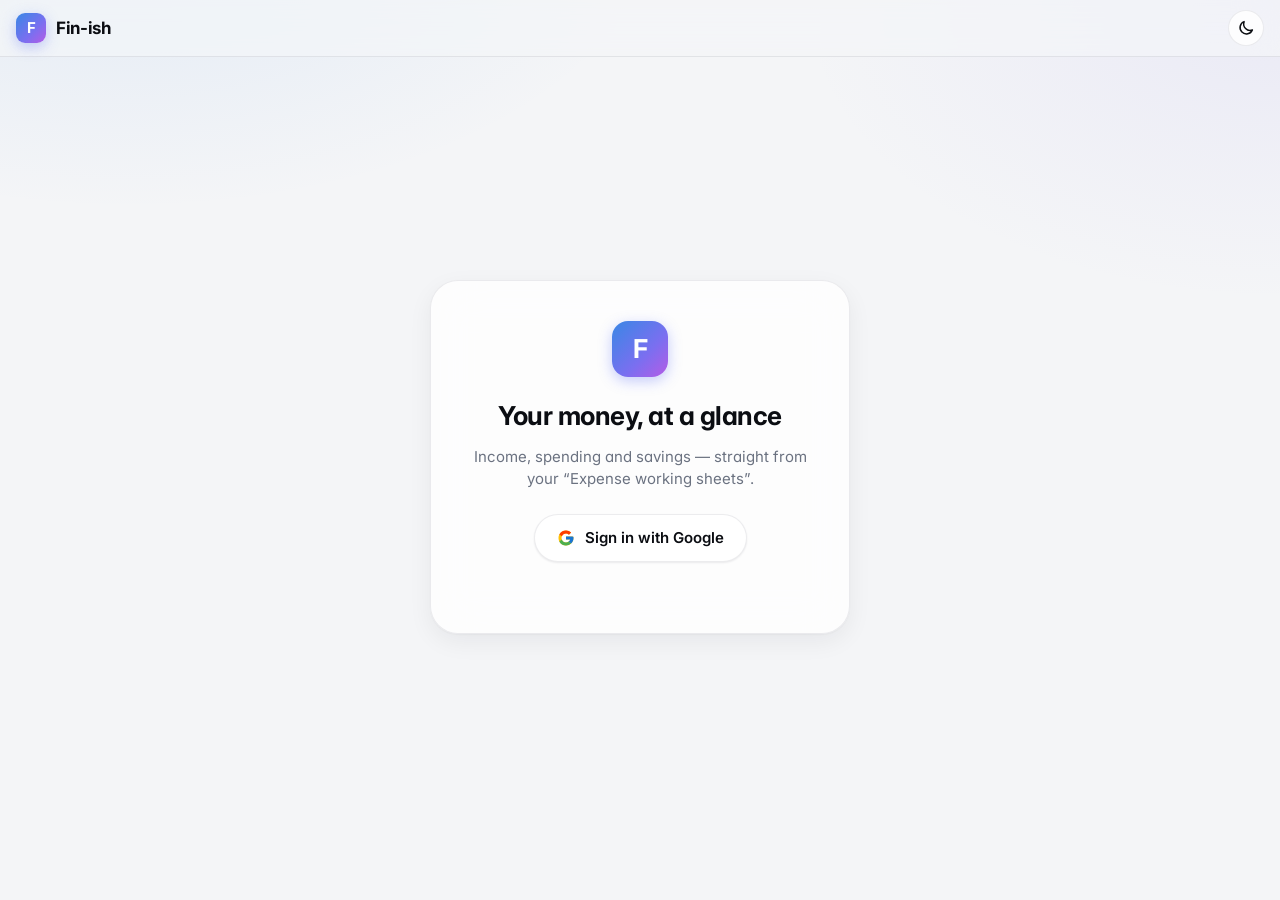
==== commit 65788e01: "Add light/dark toggle and tighten the phone layout - Theme button in the top bar; follows the OS unt" ====
--- a/index.html
+++ b/index.html
@@ -8,6 +8,14 @@
   <meta name="apple-mobile-web-app-capable" content="yes">
   <meta name="apple-mobile-web-app-title" content="Fin-ish">
   <title>Fin-ish</title>
+  <script>
+    // Apply the saved theme before first paint; with none saved, the OS setting wins.
+    (function () {
+      var t = null;
+      try { t = localStorage.getItem("finish.theme"); } catch (e) {}
+      if (t === "light" || t === "dark") document.documentElement.dataset.theme = t;
+    })();
+  </script>
   <link rel="preconnect" href="https://fonts.googleapis.com">
   <link rel="preconnect" href="https://fonts.gstatic.com" crossorigin>
   <link rel="stylesheet" href="https://fonts.googleapis.com/css2?family=Inter:wght@400;500;600;700&family=IBM+Plex+Sans+Thai:wght@400;500;600&display=swap">
@@ -19,8 +27,16 @@
       <span class="logo" aria-hidden="true">F</span>
       <span class="brand-name">Fin-ish</span>
     </div>
-    <nav id="periods" class="periods" aria-label="Period" hidden></nav>
+    <label id="year-wrap" class="year" hidden>
+      <select id="year" aria-label="Year"></select>
+      <svg viewBox="0 0 16 16" width="14" height="14" aria-hidden="true"><path d="M4 6l4 4 4-4" fill="none" stroke="currentColor" stroke-width="2" stroke-linecap="round" stroke-linejoin="round"/></svg>
+    </label>
+    <nav id="periods" class="periods" aria-label="Month" hidden></nav>
     <div class="topbar-actions">
+      <button id="theme" class="icon-btn" title="Switch to light mode" aria-label="Switch to light mode">
+        <svg class="i-sun" viewBox="0 0 24 24" width="18" height="18" aria-hidden="true"><circle cx="12" cy="12" r="4" fill="none" stroke="currentColor" stroke-width="2"/><path d="M12 2v2M12 20v2M4.93 4.93l1.41 1.41M17.66 17.66l1.41 1.41M2 12h2M20 12h2M4.93 19.07l1.41-1.41M17.66 6.34l1.41-1.41" stroke="currentColor" stroke-width="2" stroke-linecap="round"/></svg>
+        <svg class="i-moon" viewBox="0 0 24 24" width="18" height="18" aria-hidden="true"><path d="M20.5 14.5A8.5 8.5 0 0 1 9.5 3.5a8.5 8.5 0 1 0 11 11z" fill="none" stroke="currentColor" stroke-width="2" stroke-linejoin="round"/></svg>
+      </button>
       <button id="reload" class="icon-btn" title="Reload from Google Sheets" aria-label="Reload" hidden>
         <svg viewBox="0 0 24 24" width="18" height="18" aria-hidden="true"><path d="M20 12a8 8 0 1 1-2.34-5.66M20 4v5h-5" fill="none" stroke="currentColor" stroke-width="2" stroke-linecap="round" stroke-linejoin="round"/></svg>
       </button>
@@ -42,6 +58,21 @@
     </section>
 
     <div id="dash" class="dash" hidden>
+      <!-- cash flow -->
+      <section class="card">
+        <div class="card-head">
+          <div>
+            <h2>Cash flow</h2>
+            <p class="muted small">Tap a month to focus it</p>
+          </div>
+          <div class="legend">
+            <span><i class="sw sw-income"></i>Income</span>
+            <span><i class="sw sw-expense"></i>Expenses</span>
+          </div>
+        </div>
+        <div id="monthly" class="chart"></div>
+      </section>
+
       <!-- overview -->
       <section class="bento">
         <article class="card hero">
@@ -88,21 +119,6 @@
         <p id="warn" class="alert" hidden></p>
         <p id="coverage" class="alert" hidden></p>
       </div>
-
-      <!-- cash flow -->
-      <section class="card">
-        <div class="card-head">
-          <div>
-            <h2>Cash flow</h2>
-            <p class="muted small">Tap a month to focus it</p>
-          </div>
-          <div class="legend">
-            <span><i class="sw sw-income"></i>Income</span>
-            <span><i class="sw sw-expense"></i>Expenses</span>
-          </div>
-        </div>
-        <div id="monthly" class="chart"></div>
-      </section>
 
       <!-- categories -->
       <div class="two-col">
@@ -164,6 +180,7 @@
   <div id="tip" class="tip" hidden></div>
 
   <script src="https://accounts.google.com/gsi/client" async defer></script>
+  <script src="theme.js"></script>
   <script src="config.js"></script>
   <script src="sheets.js"></script>
   <script src="app.js"></script>
--- a/styles.css
+++ b/styles.css
@@ -1,4 +1,4 @@
-/* Fin-ish — dark-first glass UI, light mode follows the OS. */
+/* Fin-ish — dark-first glass UI. Light/dark follows the OS until the toggle picks one. */
 
 :root {
   color-scheme: light;
@@ -29,8 +29,10 @@
   --radius-sm: 14px;
 }
 
+/* Dark tokens: used when the OS is dark (unless the toggle chose light),
+   or whenever the toggle chose dark. Keep both blocks in sync. */
 @media (prefers-color-scheme: dark) {
-  :root {
+  :root:not([data-theme="light"]) {
     color-scheme: dark;
     --bg: #08090c;
     --bg-glow-1: rgba(57, 135, 229, .16);
@@ -56,6 +58,31 @@
     --hero-b: rgba(144, 133, 233, .14);
   }
 }
+:root[data-theme="dark"] {
+  color-scheme: dark;
+  --bg: #08090c;
+  --bg-glow-1: rgba(57, 135, 229, .16);
+  --bg-glow-2: rgba(144, 133, 233, .12);
+  --surface: rgba(255, 255, 255, .045);
+  --surface-solid: #121419;
+  --seg-on: rgba(255, 255, 255, .16);
+  --surface-2: rgba(255, 255, 255, .05);
+  --hairline: rgba(255, 255, 255, .08);
+  --text: #f5f7fa;
+  --muted: #8b93a1;
+  --faint: #5d6470;
+  --shadow: 0 1px 0 rgba(255, 255, 255, .04) inset, 0 12px 32px rgba(0, 0, 0, .35);
+  --grid: rgba(255, 255, 255, .06);
+  --pos: #34c759;
+  --neg: #ff6961;
+  --warn: #fbbf24;
+  --warn-bg: rgba(251, 191, 36, .10);
+  --income: #3987e5;
+  --expense: #d95926;
+  --accent: #5aa0f0;
+  --hero-a: rgba(57, 135, 229, .22);
+  --hero-b: rgba(144, 133, 233, .14);
+}
 
 * { box-sizing: border-box; }
 [hidden] { display: none !important; }
@@ -114,6 +141,29 @@
 }
 .logo-lg { width: 56px; height: 56px; border-radius: 16px; font-size: 26px; }
 
+.year {
+  position: relative;
+  display: inline-flex;
+  align-items: center;
+  flex: none;
+  margin-left: auto;
+  color: var(--muted);
+}
+.year select {
+  appearance: none;
+  -webkit-appearance: none;
+  height: 38px;
+  padding: 0 30px 0 14px;
+  border: 1px solid var(--hairline);
+  border-radius: 999px;
+  background: var(--surface-2);
+  color: var(--text);
+  font-weight: 600;
+  cursor: pointer;
+}
+.year select:focus-visible { outline: 2px solid var(--accent); outline-offset: 2px; }
+.year svg { position: absolute; right: 11px; pointer-events: none; }
+.year + .periods { margin-left: 0; }
 .periods {
   display: flex;
   gap: 4px;
@@ -171,11 +221,20 @@
 .icon-btn:hover { background: var(--surface-2); }
 .icon-btn.spin svg { animation: spin .8s linear infinite; }
 @keyframes spin { to { transform: rotate(360deg); } }
+/* the theme button shows the mode a click switches to */
+#theme .i-moon, #theme[data-mode="light"] .i-sun { display: none; }
+#theme[data-mode="light"] .i-moon { display: block; }
 
 @media (max-width: 720px) {
   .topbar { flex-wrap: wrap; row-gap: 8px; }
   .periods { order: 3; flex-basis: 100%; margin: 0; }
+  .year + .periods { margin: 0; }
   .search input { width: 140px; }
+}
+@media (max-width: 520px) {
+  .topbar { gap: 10px; }
+  .topbar-actions { margin-left: 0; } /* year select sits next to the buttons */
+  .year select { height: 36px; }
 }
 
 /* ---------- layout ---------- */
@@ -540,6 +599,44 @@
 button.primary { padding: 8px 14px; border: 0; border-radius: 999px; background: var(--accent); color: #fff; font-weight: 600; }
 pre { overflow: auto; font-size: 12px; }
 
+/* ---------- phones ---------- */
+
+@media (max-width: 520px) {
+  main { padding: 12px 12px calc(32px + env(safe-area-inset-bottom)); }
+  .dash, .bento, .two-col { gap: 12px; }
+  .card { padding: 16px; border-radius: 18px; }
+  .card-head { margin-bottom: 12px; }
+  .signin-card { padding: 32px 20px; }
+  .signin-card h1 { font-size: 22px; }
+  .stat-head { padding-bottom: 12px; }
+  .hero-num { font-size: 32px; }
+  .stat-num { font-size: 21px; }
+  .legend { gap: 10px; font-size: 12px; }
+  /* transactions: tools take their own row, search fills it */
+  .card-head.wrap .tools { width: 100%; }
+  .search { flex: 1; min-width: 0; }
+  .search input { width: 100%; max-width: none; }
+  .cat { grid-template-columns: 36px 1fr auto; }
+  .collapse h2 { white-space: nowrap; }
+  .collapse small { display: none; }
+  #sources-tools { flex-wrap: nowrap; }
+  /* data sources: keep the channel column visible while scrolling months */
+  .sources tbody th, .sources thead th:first-child {
+    position: sticky;
+    left: 0;
+    z-index: 1;
+    background: var(--surface-solid);
+  }
+}
+@media (max-width: 380px) {
+  .bento { grid-template-columns: 1fr; }
+  .brand-name { display: none; }
+}
+/* no hover on touch screens: tapping a month selects it instead */
+@media (hover: none) {
+  .tip { display: none !important; }
+}
+
 @media (prefers-reduced-motion: reduce) {
   * { transition: none !important; animation: none !important; }
 }
